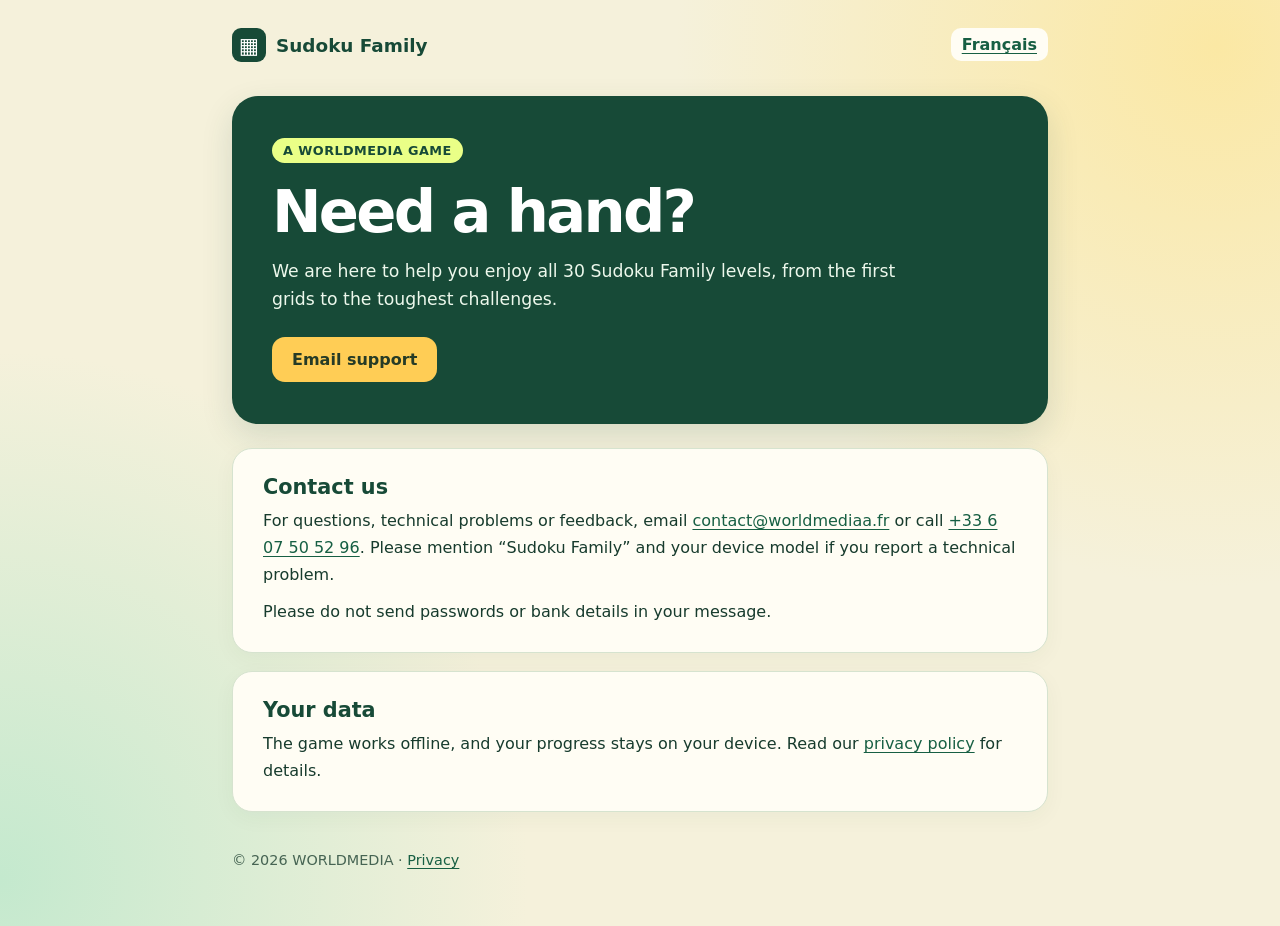
==== en/index.html @ 892b3207 "Add English support and privacy pages" ====
<!doctype html>
<html lang="en">
<head>
  <meta charset="utf-8">
  <meta name="viewport" content="width=device-width, initial-scale=1">
  <meta name="theme-color" content="#174a37">
  <title>Support — Sudoku Family</title>
  <link rel="stylesheet" href="../style.css">
</head>
<body>
  <main class="page">
    <a class="brand" href="./" aria-label="Sudoku Family, home"><span class="brand-icon" aria-hidden="true">▦</span> Sudoku Family</a>
    <a class="language-link" href="../" lang="fr">Français</a>
    <div class="hero">
      <span class="eyebrow">A WORLDMEDIA game</span>
      <h1>Need a hand?</h1>
      <p>We are here to help you enjoy all 30 Sudoku Family levels, from the first grids to the toughest challenges.</p>
      <a class="button" href="mailto:contact@worldmediaa.fr?subject=Sudoku%20Family%20-%20Support">Email support</a>
    </div>
    <section class="card" aria-labelledby="contact-title">
      <h2 id="contact-title">Contact us</h2>
      <p>For questions, technical problems or feedback, email <a href="mailto:contact@worldmediaa.fr">contact@worldmediaa.fr</a> or call <a href="tel:+33607505296">+33 6 07 50 52 96</a>. Please mention “Sudoku Family” and your device model if you report a technical problem.</p>
      <p>Please do not send passwords or bank details in your message.</p>
    </section>
    <section class="card" aria-labelledby="privacy-title">
      <h2 id="privacy-title">Your data</h2>
      <p>The game works offline, and your progress stays on your device. Read our <a href="privacy.html">privacy policy</a> for details.</p>
    </section>
    <footer>© 2026 WORLDMEDIA · <a href="privacy.html">Privacy</a></footer>
  </main>
</body>
</html>
---- style.css ----
:root{color-scheme:light;font-family:system-ui,-apple-system,"Segoe UI",sans-serif;color:#173b2d;background:#f5f1db}
*{box-sizing:border-box}
body{margin:0;background:radial-gradient(circle at 95% 5%,#fbe8a4 0,transparent 36%),radial-gradient(circle at 0 95%,#c4e9ce 0,transparent 34%),#f5f1db}
a{color:#175f43;text-underline-offset:.18em}
a:focus-visible{outline:3px solid #ffb342;outline-offset:4px;border-radius:3px}
.page{max-width:860px;margin:auto;padding:28px 22px 36px}
.brand{display:inline-flex;align-items:center;gap:10px;font-weight:800;font-size:1.15rem;color:#174a37;text-decoration:none}
.brand-icon{display:grid;place-items:center;width:34px;height:34px;border-radius:9px;background:#174a37;color:#fff;font-size:1.35rem}
.language-link{float:right;padding:7px 11px;border-radius:10px;background:#fffdf4;font-weight:700}
.hero{margin:34px 0 24px;padding:42px 40px;border-radius:26px;background:#174a37;color:#fff;box-shadow:0 12px 32px #174a3724}
.hero-small{padding:36px 40px}
.eyebrow{display:inline-block;padding:5px 11px;border-radius:999px;background:#eaff87;color:#174a37;font-size:.8rem;font-weight:800;letter-spacing:.035em;text-transform:uppercase}
h1{font-size:clamp(2.2rem,6vw,3.7rem);line-height:1.1;margin:16px 0 14px;letter-spacing:-.045em}
.hero p{font-size:1.08rem;max-width:630px;line-height:1.6;margin:0 0 24px;color:#edf8ec}
.hero-small p{margin:0}
.button{display:inline-block;padding:13px 20px;border-radius:13px;background:#ffcd55;color:#263b26;font-weight:800;text-decoration:none}
.button:hover{background:#ffdc83}
.card{margin:18px 0;padding:26px 30px;border:1px solid #d6e3cf;border-radius:20px;background:#fffdf4;box-shadow:0 6px 22px #174a370b}
.card h2{margin:0 0 9px;color:#174a37;font-size:1.3rem}
.card p{margin:0 0 10px;line-height:1.68}
.card p:last-child{margin-bottom:0}
.prose h2{margin:27px 0 8px}
.prose h2:first-of-type{margin-top:22px}
footer{padding:22px 0;color:#466453;font-size:.9rem}
@media(max-width:600px){.page{padding:20px 16px 28px}.hero{margin-top:28px;padding:30px 24px;border-radius:20px}.card{padding:23px 22px}}
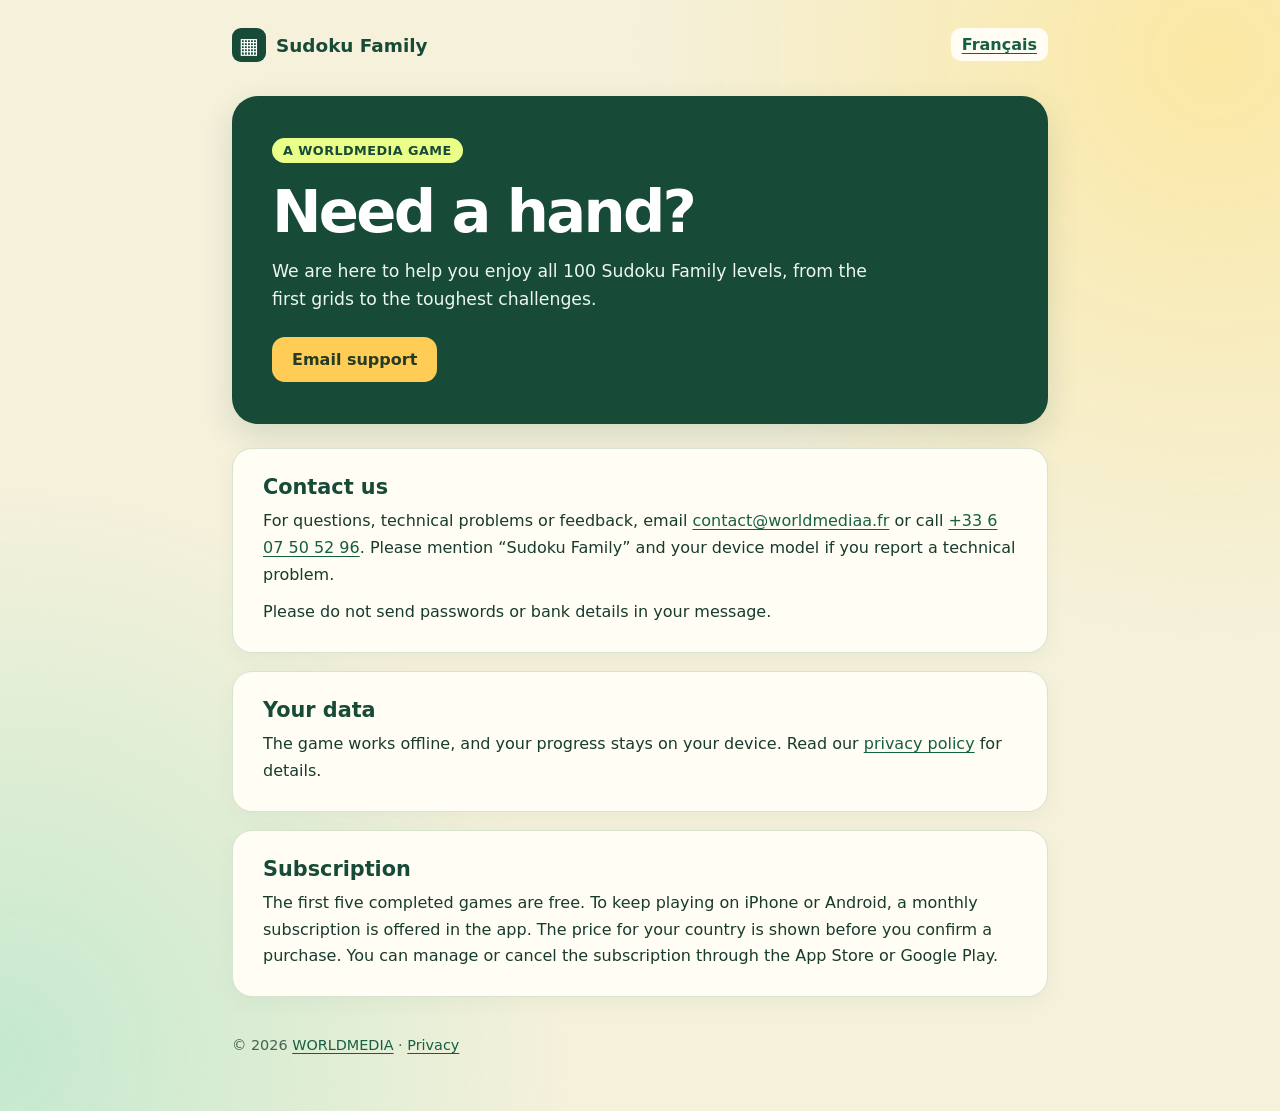
==== commit b2d70efb: "Update Sudoku support and privacy for subscriptions" ====
--- a/en/index.html
+++ b/en/index.html
@@ -14,7 +14,7 @@
     <div class="hero">
       <span class="eyebrow">A WORLDMEDIA game</span>
       <h1>Need a hand?</h1>
-      <p>We are here to help you enjoy all 30 Sudoku Family levels, from the first grids to the toughest challenges.</p>
+      <p>We are here to help you enjoy all 100 Sudoku Family levels, from the first grids to the toughest challenges.</p>
       <a class="button" href="mailto:contact@worldmediaa.fr?subject=Sudoku%20Family%20-%20Support">Email support</a>
     </div>
     <section class="card" aria-labelledby="contact-title">
@@ -26,7 +26,11 @@
       <h2 id="privacy-title">Your data</h2>
       <p>The game works offline, and your progress stays on your device. Read our <a href="privacy.html">privacy policy</a> for details.</p>
     </section>
-    <footer>© 2026 WORLDMEDIA · <a href="privacy.html">Privacy</a></footer>
+    <section class="card" aria-labelledby="subscription-title">
+      <h2 id="subscription-title">Subscription</h2>
+      <p>The first five completed games are free. To keep playing on iPhone or Android, a monthly subscription is offered in the app. The price for your country is shown before you confirm a purchase. You can manage or cancel the subscription through the App Store or Google Play.</p>
+    </section>
+    <footer>© 2026 <a href="https://www.worldmediaa.fr/">WORLDMEDIA</a> · <a href="privacy.html">Privacy</a></footer>
   </main>
 </body>
 </html>
